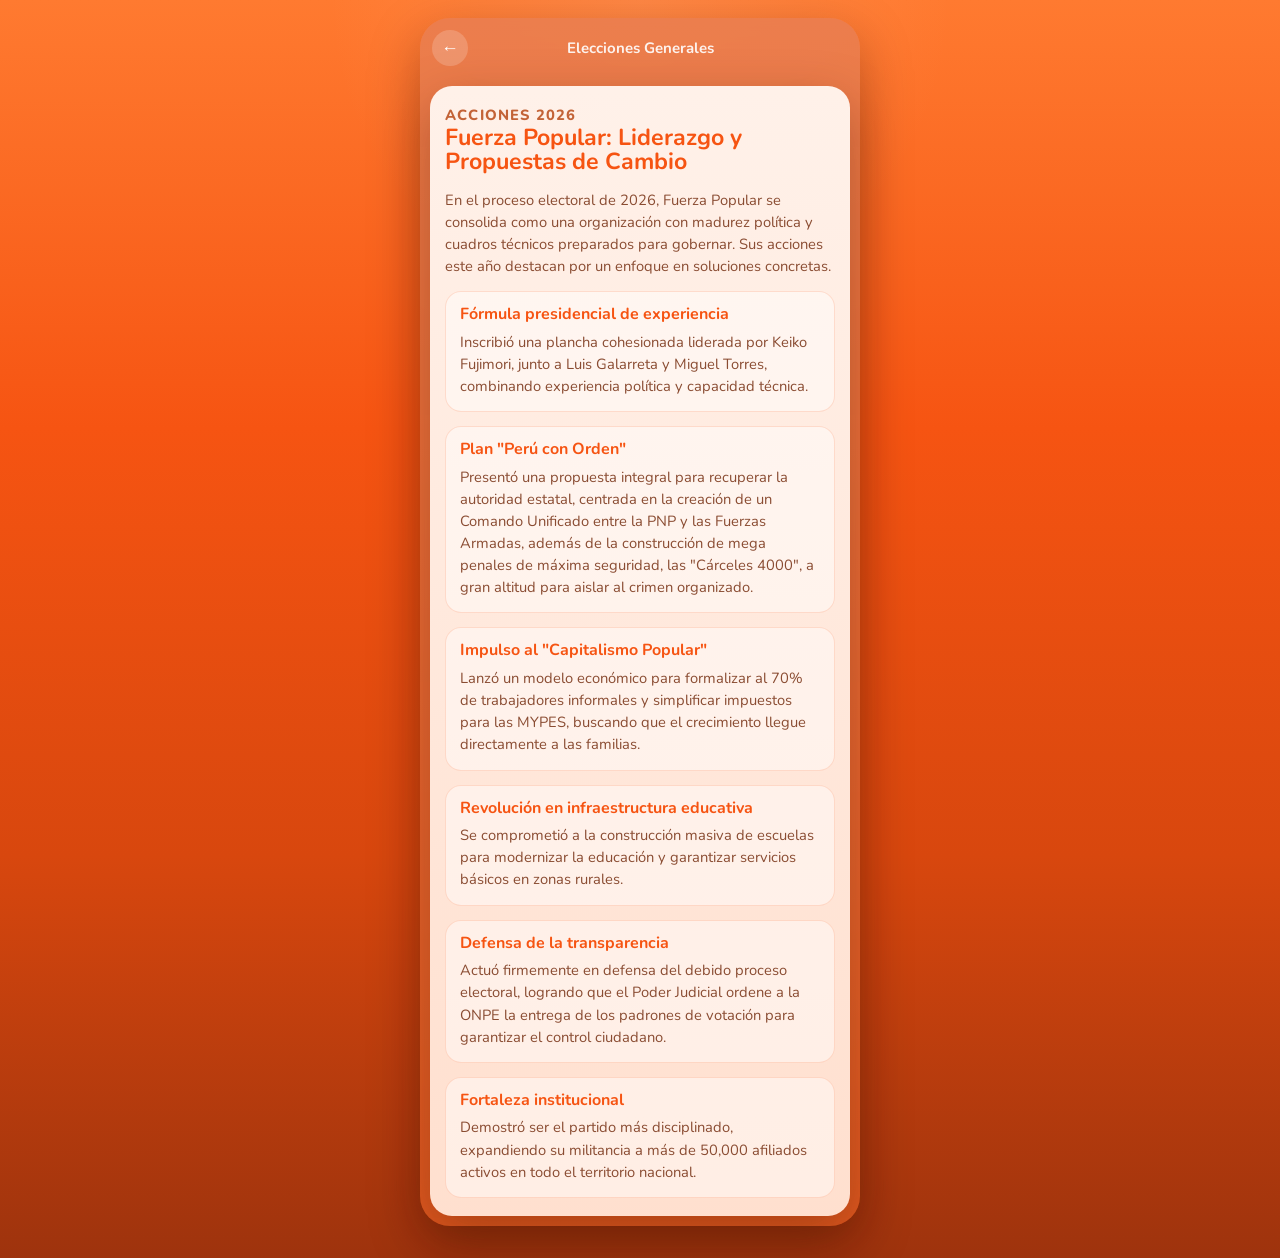
==== acciones.html @ e1e795bf "Initial_project_upload" ====
<!DOCTYPE html>
<html lang="es">
  <head>
    <meta charset="UTF-8" />
    <meta name="viewport" content="width=device-width, initial-scale=1.0" />
    <title>Fuerza Popular | Nuestras acciones</title>
    <link rel="preconnect" href="https://fonts.googleapis.com" />
    <link rel="preconnect" href="https://fonts.gstatic.com" crossorigin />
    <link
      href="https://fonts.googleapis.com/css2?family=Baloo+2:wght@600;700;800&family=Nunito:wght@400;600;700;800&display=swap"
      rel="stylesheet"
    />
    <link rel="stylesheet" href="styles.css" />
  </head>
  <body>
    <main class="app-shell">
      <section class="phone-frame page-detail-shell">
        <header class="topbar">
          <a class="icon-button icon-button--link" href="index.html" aria-label="Volver a la portada">&#8592;</a>
          <p class="topbar__title">Elecciones Generales</p>
          <div class="topbar__spacer"></div>
        </header>

        <section class="detail-panel detail-panel--page detail-panel--simulator-tone">
          <div class="detail-panel__header">
            <p class="detail-panel__eyebrow">Acciones 2026</p>
            <h1>Fuerza Popular: Liderazgo y Propuestas de Cambio</h1>
          </div>

          <p>
            En el proceso electoral de 2026, Fuerza Popular se consolida como una organización con
            madurez política y cuadros técnicos preparados para gobernar. Sus acciones este año
            destacan por un enfoque en soluciones concretas.
          </p>

          <div class="detail-block">
            <h2>Fórmula presidencial de experiencia</h2>
            <p>
              Inscribió una plancha cohesionada liderada por Keiko Fujimori, junto a Luis
              Galarreta y Miguel Torres, combinando experiencia política y capacidad técnica.
            </p>
          </div>

          <div class="detail-block">
            <h2>Plan "Perú con Orden"</h2>
            <p>
              Presentó una propuesta integral para recuperar la autoridad estatal, centrada en la
              creación de un Comando Unificado entre la PNP y las Fuerzas Armadas, además de la
              construcción de mega penales de máxima seguridad, las "Cárceles 4000", a gran
              altitud para aislar al crimen organizado.
            </p>
          </div>

          <div class="detail-block">
            <h2>Impulso al "Capitalismo Popular"</h2>
            <p>
              Lanzó un modelo económico para formalizar al 70% de trabajadores informales y
              simplificar impuestos para las MYPES, buscando que el crecimiento llegue directamente
              a las familias.
            </p>
          </div>

          <div class="detail-block">
            <h2>Revolución en infraestructura educativa</h2>
            <p>
              Se comprometió a la construcción masiva de escuelas para modernizar la educación y
              garantizar servicios básicos en zonas rurales.
            </p>
          </div>

          <div class="detail-block">
            <h2>Defensa de la transparencia</h2>
            <p>
              Actuó firmemente en defensa del debido proceso electoral, logrando que el Poder
              Judicial ordene a la ONPE la entrega de los padrones de votación para garantizar el
              control ciudadano.
            </p>
          </div>

          <div class="detail-block">
            <h2>Fortaleza institucional</h2>
            <p>
              Demostró ser el partido más disciplinado, expandiendo su militancia a más de 50,000
              afiliados activos en todo el territorio nacional.
            </p>
          </div>
        </section>
      </section>
    </main>
  </body>
</html>
---- styles.css ----
:root {
  --text: #ffffff;
  --text-muted: rgba(255, 255, 255, 0.9);
  --shadow: 0 18px 50px rgba(71, 20, 2, 0.34);
  --radius-xl: 22px;
  --radius-lg: 18px;
}

* {
  box-sizing: border-box;
}

body {
  margin: 0;
  min-height: 100vh;
  background:
    radial-gradient(circle at top, rgba(255, 190, 150, 0.2), transparent 22%),
    linear-gradient(180deg, #ff7a30 0%, #f65412 34%, #d8470e 68%, #9e330d 100%);
  color: var(--text);
  font-family: "Nunito", "Trebuchet MS", sans-serif;
}

.app-shell {
  display: flex;
  justify-content: center;
  padding: 18px 12px 32px;
}

.phone-frame {
  width: min(100%, 390px);
  padding: 10px;
  border-radius: 30px;
  background:
    linear-gradient(180deg, rgba(255, 255, 255, 0.24), rgba(255, 255, 255, 0.06)),
    rgba(228, 82, 18, 0.9);
  backdrop-filter: blur(18px);
  box-shadow: var(--shadow);
}

.topbar {
  display: grid;
  grid-template-columns: 40px 1fr 40px;
  align-items: center;
  padding: 2px 2px 12px;
}

.topbar__title {
  margin: 0;
  text-align: center;
  font-size: 0.94rem;
  font-weight: 700;
  color: var(--text-muted);
}

.icon-button {
  display: inline-flex;
  align-items: center;
  justify-content: center;
  width: 36px;
  height: 36px;
  border: 0;
  border-radius: 50%;
  color: var(--text);
  background: rgba(255, 255, 255, 0.18);
  font-size: 1.1rem;
}

.icon-button--link {
  text-decoration: none;
}

.topbar__spacer {
  width: 36px;
  height: 36px;
}

.hero {
  position: relative;
  overflow: hidden;
  padding: 16px 14px 18px;
  border-radius: var(--radius-xl);
  background:
    radial-gradient(circle at left top, rgba(255, 255, 255, 0.14), transparent 34%),
    linear-gradient(135deg, #ff8b45 0%, #f65412 45%, #d8430a 100%);
}

.hero__inner {
  display: grid;
  grid-template-columns: 84px 1px 1fr;
  gap: 14px;
  align-items: center;
}

.hero__logo-wrap {
  display: flex;
  justify-content: center;
}

.hero__logo {
  display: block;
  width: 72px;
  height: 72px;
  object-fit: contain;
  border-radius: 50%;
  background: rgba(255, 255, 255, 0.96);
}

.hero__divider {
  width: 1px;
  min-height: 88px;
  background: rgba(255, 255, 255, 0.42);
}

.hero__content {
  display: flex;
  align-items: center;
  justify-content: center;
}

.hero::after {
  content: "";
  position: absolute;
  inset: auto -34px -34px auto;
  width: 120px;
  height: 120px;
  border-radius: 50%;
  background: rgba(255, 255, 255, 0.08);
}

.hero__title {
  margin: 0;
  width: 100%;
  text-align: center;
  font-family: "Baloo 2", "Trebuchet MS", cursive;
  font-size: 1.7rem;
  line-height: 1.02;
  text-transform: uppercase;
  color: #ffffff;
}

.hero__title-line {
  display: block;
}

.card {
  margin-top: 10px;
  border-radius: var(--radius-lg);
  box-shadow: var(--shadow);
}

.event-card {
  padding: 14px;
  background: linear-gradient(135deg, #ff8a43 0%, #f65412 46%, #cf4109 100%);
}

.card__kicker {
  margin: 0;
  font-size: 1rem;
  font-weight: 800;
}

.card__meta {
  margin: 4px 0 0;
  color: var(--text-muted);
  font-size: 0.82rem;
}

.countdown {
  display: grid;
  grid-template-columns: repeat(4, 1fr);
  gap: 6px;
  margin-top: 12px;
}

.countdown__item {
  padding: 8px 4px;
  border: 1px solid rgba(255, 255, 255, 0.35);
  border-radius: 12px;
  text-align: center;
  background: rgba(255, 255, 255, 0.12);
}

.countdown__item strong {
  display: block;
  font-size: 1.05rem;
}

.countdown__item span {
  font-size: 0.66rem;
  color: var(--text-muted);
}

.grid {
  display: grid;
  grid-template-columns: repeat(2, 1fr);
  gap: 10px;
  margin-top: 10px;
}

.info-card,
.promo-card {
  overflow: hidden;
  min-height: 170px;
  background: linear-gradient(180deg, #ff8c47 0%, #f65412 58%, #d74209 100%);
}

.info-card__link {
  display: block;
  color: inherit;
  text-decoration: none;
}

.info-card--wide,
.promo-card {
  grid-column: 1 / -1;
}

.info-card__visual {
  height: 98px;
}

.info-card--wide .info-card__visual {
  height: 128px;
}

.visual {
  position: relative;
  overflow: hidden;
}

.visual::before,
.visual::after {
  content: "";
  position: absolute;
  inset: 0;
}

.visual--city {
  background:
    linear-gradient(180deg, rgba(255, 255, 255, 0.02), rgba(54, 14, 1, 0.08)),
    url("../BANNER.png") center center / contain no-repeat,
    linear-gradient(90deg, #ef6b00 0%, #ef6b00 76%, #ffffff 76%, #ffffff 100%);
}

.visual--city::before {
  inset: 0;
  background: linear-gradient(90deg, rgba(255, 255, 255, 0.03) 0%, rgba(255, 255, 255, 0.01) 42%, rgba(87, 24, 2, 0.04) 100%);
}

.visual--city::after {
  inset: auto 0 0;
  height: 22px;
  background: linear-gradient(180deg, transparent, rgba(123, 35, 4, 0.32));
}

.visual--vote {
  background:
    linear-gradient(180deg, rgba(255, 255, 255, 0.02), rgba(54, 14, 1, 0.04)),
    url("../Recurso 2.png") center center / contain no-repeat,
    #ffffff;
}

.visual--vote::before {
  inset: 0;
  background: linear-gradient(90deg, rgba(255, 255, 255, 0.02) 0%, rgba(255, 255, 255, 0.01) 42%, rgba(0, 0, 0, 0.03) 100%);
}

.visual--vote::after {
  inset: auto 0 0;
  height: 18px;
  background: linear-gradient(180deg, transparent, rgba(0, 0, 0, 0.08));
}

.visual--people {
  background:
    linear-gradient(180deg, rgba(255, 255, 255, 0.04), rgba(54, 14, 1, 0.16)),
    url("../foto-fin-k (1).jpg") center 32% / cover no-repeat,
    linear-gradient(135deg, #ef6b00 0%, #c94b00 100%);
}

.visual--people::before {
  inset: 0;
  background: linear-gradient(90deg, rgba(255, 255, 255, 0.03) 0%, rgba(255, 255, 255, 0.01) 42%, rgba(87, 24, 2, 0.12) 100%);
}

.info-card__content {
  padding: 10px 12px 14px;
}

.info-card__content h3,
.promo-card__title {
  margin: 0;
  font-size: 1.05rem;
  line-height: 1.05;
}

.info-card__content span,
.promo-card__text {
  display: inline-block;
  margin-top: 6px;
  color: #ffffff;
  font-weight: 700;
  text-decoration: none;
}

.info-card__content span::after {
  content: "  →";
}

.promo-card {
  padding: 14px;
  background: linear-gradient(135deg, #ff914d 0%, #f65412 42%, #d13f08 100%);
}

.promo-card__link {
  display: grid;
  grid-template-columns: 1fr;
  gap: 8px;
  align-items: start;
  color: inherit;
  text-decoration: none;
}

.promo-card__illustration {
  position: relative;
  height: 70px;
  border-radius: 16px;
  background:
    linear-gradient(180deg, rgba(255, 255, 255, 0.14), transparent 26%),
    linear-gradient(135deg, #ffd7ae 0%, #ff7f47 100%);
}

.promo-card__illustration::before {
  content: "";
  position: absolute;
  left: 10px;
  right: 10px;
  top: 18px;
  height: 32px;
  border-radius: 8px;
  background:
    linear-gradient(90deg, #fff 0 24px, transparent 24px 30px, #fff 30px 100%),
    linear-gradient(180deg, #5d2a17, #8f4b28);
}

.promo-card__illustration::after {
  content: "";
  position: absolute;
  top: 8px;
  right: 8px;
  width: 26px;
  height: 26px;
  border-radius: 50%;
  background: #8d2d0a;
}

.detail-panel {
  margin-top: 14px;
  padding: 18px 15px;
  border-radius: 22px;
  background: linear-gradient(180deg, rgba(255, 153, 92, 0.94), rgba(246, 84, 18, 0.98));
  box-shadow: var(--shadow);
  scroll-margin-top: 18px;
}

.detail-panel__header {
  margin-bottom: 14px;
}

.detail-panel__eyebrow {
  margin: 0 0 6px;
  color: #ffffff;
  font-size: 0.75rem;
  font-weight: 800;
  letter-spacing: 0.08em;
  text-transform: uppercase;
}

.detail-panel h1,
.detail-panel h2 {
  margin: 0;
  font-size: 1.45rem;
  line-height: 1.05;
}

.detail-panel p {
  margin: 0;
  color: #ffffff;
  font-size: 0.92rem;
  line-height: 1.5;
}

.detail-block {
  margin-top: 14px;
  padding: 14px;
  border: 1px solid rgba(255, 255, 255, 0.22);
  border-radius: 16px;
  background: rgba(255, 255, 255, 0.08);
}

.detail-block h2 {
  margin: 0 0 8px;
  color: #ffffff;
  font-size: 1rem;
}

.detail-block p + p {
  margin-top: 8px;
}

.detail-panel__closing {
  margin-top: 14px !important;
  padding-top: 14px;
  border-top: 1px solid rgba(255, 255, 255, 0.25);
}

.detail-panel--page {
  margin-top: 8px;
}

.detail-panel--simulator-tone {
  background:
    linear-gradient(180deg, rgba(255, 241, 233, 0.98), rgba(255, 223, 206, 0.98)),
    #fff5ef;
  color: #8a4c32;
}

.detail-panel--simulator-tone .detail-panel__eyebrow {
  color: #c36337;
}

.detail-panel--simulator-tone h1,
.detail-panel--simulator-tone h2,
.detail-panel--simulator-tone p {
  color: #8a4c32;
}

.detail-panel--simulator-tone h1 {
  color: #f65412;
}

.detail-panel--simulator-tone .detail-block {
  border: 1px solid rgba(246, 84, 18, 0.16);
  background: rgba(255, 255, 255, 0.46);
}

.detail-panel--simulator-tone .detail-block h2 {
  color: #f65412;
}

.detail-panel--simulator-tone .detail-panel__closing {
  border-top: 1px solid rgba(246, 84, 18, 0.18);
}

.grid .promo-card {
  grid-column: auto;
}

.image-viewer {
  margin: 0;
  padding: 12px;
  border-radius: 18px;
  background: rgba(255, 255, 255, 0.14);
}

.image-viewer img {
  display: block;
  width: 100%;
  height: auto;
  border-radius: 12px;
  background: #ffffff;
}

.simulator-screen {
  margin-top: 8px;
}

.simulator-card {
  position: relative;
  overflow: hidden;
  padding: 18px 16px 20px;
  border-radius: 24px;
  background:
    linear-gradient(180deg, rgba(255, 240, 232, 0.98), rgba(255, 222, 204, 0.98)),
    #ffffff;
  color: #8a4c32;
  box-shadow: var(--shadow);
}

.simulator-card::before {
  content: "";
  position: absolute;
  inset: 0;
  background:
    radial-gradient(circle at top right, rgba(246, 84, 18, 0.14), transparent 28%),
    linear-gradient(135deg, transparent 0 22%, rgba(246, 84, 18, 0.05) 22% 23%, transparent 23% 100%),
    linear-gradient(45deg, transparent 0 78%, rgba(246, 84, 18, 0.05) 78% 79%, transparent 79% 100%);
  pointer-events: none;
}

.simulator-card__brand {
  display: flex;
  flex-direction: column;
  align-items: center;
  gap: 10px;
}

.simulator-card__logo-frame {
  display: flex;
  align-items: center;
  justify-content: center;
  width: 148px;
  height: 148px;
  padding: 10px;
  border-radius: 50%;
  background: rgba(255, 255, 255, 0.92);
  box-shadow: inset 0 0 0 3px rgba(246, 84, 18, 0.12);
}

.simulator-card__logo-image {
  display: block;
  width: 100%;
  height: 100%;
  object-fit: contain;
}

.simulator-card__eyebrow {
  margin: 22px 0 12px;
  text-align: center;
  font-size: 0.68rem;
  letter-spacing: 0.28em;
  text-transform: uppercase;
  color: #c36337;
}

.simulator-card h1 {
  margin: 0;
  text-align: center;
  font-size: 2rem;
  line-height: 0.95;
  text-transform: uppercase;
  color: #f65412;
}

.simulator-card--step h1 {
  margin-top: 22px;
}

.simulator-card__date {
  margin-top: 18px;
  padding: 10px 12px;
  background: #f65412;
  color: #ffffff;
  font-weight: 800;
  text-align: center;
  text-transform: uppercase;
  border-radius: 12px;
}

.simulator-card__text {
  margin: 18px 0 0;
  padding-left: 12px;
  border-left: 4px solid #f65412;
  color: #8b553d;
  line-height: 1.35;
}

.simulator-card__description {
  margin: 18px 0 0;
  text-align: center;
  color: #8b553d;
  line-height: 1.45;
}

.simulator-card__description--compact {
  margin-top: 12px;
  text-transform: uppercase;
}

.simulator-card__button {
  display: block;
  width: fit-content;
  margin: 22px auto 0;
  padding: 12px 24px;
  border-radius: 999px;
  background: linear-gradient(135deg, #ff8c47 0%, #f65412 100%);
  color: #ffffff;
  font-weight: 800;
  text-decoration: none;
  text-transform: uppercase;
  letter-spacing: 0.05em;
  box-shadow: 0 12px 24px rgba(214, 69, 10, 0.28);
}

.mark-example {
  display: flex;
  flex-direction: column;
  align-items: center;
}

.mark-example__sheet {
  display: grid;
  grid-template-columns: repeat(2, 1fr);
  gap: 12px;
  padding: 18px;
  border: 3px solid rgba(117, 82, 62, 0.55);
  background: rgba(255, 255, 255, 0.78);
}

.mark-example__box {
  display: flex;
  flex-direction: column;
  align-items: center;
  gap: 8px;
}

.mark-example__box small {
  color: #7e604e;
  font-size: 0.72rem;
  text-transform: uppercase;
}

.mark-example__cross {
  position: relative;
  width: 52px;
  height: 52px;
  border: 3px solid #9e765e;
  background: #fffaf7;
}

.mark-example__cross::before,
.mark-example__cross::after {
  content: "";
  position: absolute;
  top: 23px;
  left: 7px;
  width: 34px;
  height: 4px;
  border-radius: 999px;
  background: #f65412;
}

.mark-example__cross::before {
  transform: rotate(45deg);
}

.mark-example__cross::after {
  transform: rotate(-45deg);
}

.mark-example__check {
  position: relative;
  width: 28px;
  height: 28px;
  margin-top: -10px;
  border-radius: 50%;
  background: #f65412;
  box-shadow: 0 8px 18px rgba(214, 69, 10, 0.24);
}

.mark-example__check::before {
  content: "";
  position: absolute;
  left: 8px;
  top: 7px;
  width: 11px;
  height: 6px;
  border-left: 3px solid #ffffff;
  border-bottom: 3px solid #ffffff;
  transform: rotate(-45deg);
}

.simulator-progress {
  display: flex;
  justify-content: center;
  gap: 10px;
  margin-top: 22px;
}

.simulator-progress__dot {
  width: 12px;
  height: 12px;
  border-radius: 999px;
  background: rgba(246, 84, 18, 0.2);
}

.simulator-progress__dot--active {
  background: #f65412;
}

.vote-number {
  display: flex;
  justify-content: center;
}

.vote-number__sheet {
  padding: 18px;
  border: 3px solid rgba(117, 82, 62, 0.55);
  background: rgba(255, 255, 255, 0.78);
}

.vote-number__box {
  display: flex;
  align-items: center;
  justify-content: center;
  width: 72px;
  height: 72px;
  border: 3px solid #9e765e;
  background: #fffaf7;
  color: #f65412;
  font-size: 2rem;
  font-weight: 800;
  letter-spacing: 0.04em;
}

.vote-well {
  display: flex;
  justify-content: center;
}

.vote-well__sheet {
  padding: 18px 16px 12px;
  border: 3px solid rgba(117, 82, 62, 0.55);
  background: rgba(255, 255, 255, 0.78);
}

.vote-well__columns {
  display: flex;
  gap: 6px;
}

.vote-well__columns span {
  display: block;
  width: 18px;
  height: 56px;
  border: 3px solid #9e765e;
  background: #fffaf7;
}

.vote-well__columns span:nth-child(1) {
  border-bottom-color: #f65412;
}

.vote-well__columns span:nth-child(2) {
  border-bottom-color: #ff8f1f;
}

.vote-well__columns span:nth-child(3) {
  border-bottom-color: #f3c23c;
}

.vote-well__columns span:nth-child(4) {
  border-bottom-color: #f08b58;
}

.vote-well__columns span:nth-child(5) {
  border-bottom-color: #d8571a;
}

.vote-well__curve {
  width: 100%;
  height: 14px;
  margin-top: 6px;
  border-bottom: 4px solid #f3c23c;
  border-radius: 0 0 999px 999px;
}

.blank-vote {
  display: flex;
  justify-content: center;
}

.blank-vote__sheet {
  padding: 18px;
  border: 3px solid rgba(117, 82, 62, 0.55);
  background: rgba(255, 255, 255, 0.78);
}

.blank-vote__paper {
  display: flex;
  flex-direction: column;
  align-items: center;
  gap: 12px;
  width: 64px;
  padding: 10px 10px 12px;
  border: 3px solid #9e765e;
  background: #fffaf7;
}

.blank-vote__line {
  width: 28px;
  height: 4px;
  border-radius: 999px;
  background: #d8c9c0;
}

.blank-vote__dashed {
  width: 32px;
  height: 42px;
  border: 3px dashed #f3c23c;
  background: rgba(243, 194, 60, 0.06);
}

.gesture-card {
  padding: 18px 16px;
  border: 2px solid rgba(246, 84, 18, 0.18);
  border-radius: 18px;
  background: rgba(255, 255, 255, 0.45);
}

.gesture-card__icon {
  display: flex;
  align-items: center;
  justify-content: center;
  width: 68px;
  height: 68px;
  margin: 0 auto 16px;
  border-radius: 50%;
  background: linear-gradient(135deg, #ff8f4d 0%, #f65412 100%);
  color: #ffffff;
  font-size: 2rem;
  font-weight: 800;
}

.simulator-toolbar {
  display: flex;
  flex-wrap: wrap;
  gap: 8px;
  margin-bottom: 12px;
}

.simulator-tool {
  border: 0;
  border-radius: 999px;
  padding: 9px 14px;
  background: rgba(255, 255, 255, 0.44);
  color: #8a4c32;
  font: inherit;
  font-weight: 800;
}

.simulator-tool--active {
  background: #f65412;
  color: #ffffff;
}

.ballot-simulator {
  border-radius: 20px;
  overflow: hidden;
  background: rgba(255, 255, 255, 0.42);
  border: 1px solid rgba(246, 84, 18, 0.16);
}

.ballot-viewport {
  position: relative;
  height: 500px;
  overflow: hidden;
  touch-action: none;
  cursor: grab;
}

.ballot-viewport--drawing {
  cursor: crosshair;
}

.ballot-stage {
  position: absolute;
  top: 0;
  left: 0;
  transform-origin: top left;
  will-change: transform;
}

.ballot-stage img,
.ballot-stage canvas {
  position: absolute;
  inset: 0;
  display: block;
  width: 100%;
  height: 100%;
}

.ballot-stage img {
  user-select: none;
  -webkit-user-drag: none;
}

.ballot-stage canvas {
  z-index: 2;
  pointer-events: auto;
  touch-action: none;
}

.simulator-hint {
  margin-top: 12px !important;
  color: #8a4c32 !important;
}

.simulator-hint--top {
  margin: 0 0 12px !important;
}

@media (min-width: 760px) {
  .phone-frame {
    width: min(100%, 440px);
  }

  .hero__title {
    font-size: 2.35rem;
  }
}

.hero__title-line--subtle {
  margin-top: 10px;
  font-size: 0.82rem;
  line-height: 1.25;
}

.simulator-card__button--wide {
  width: 100%;
  text-align: center;
}
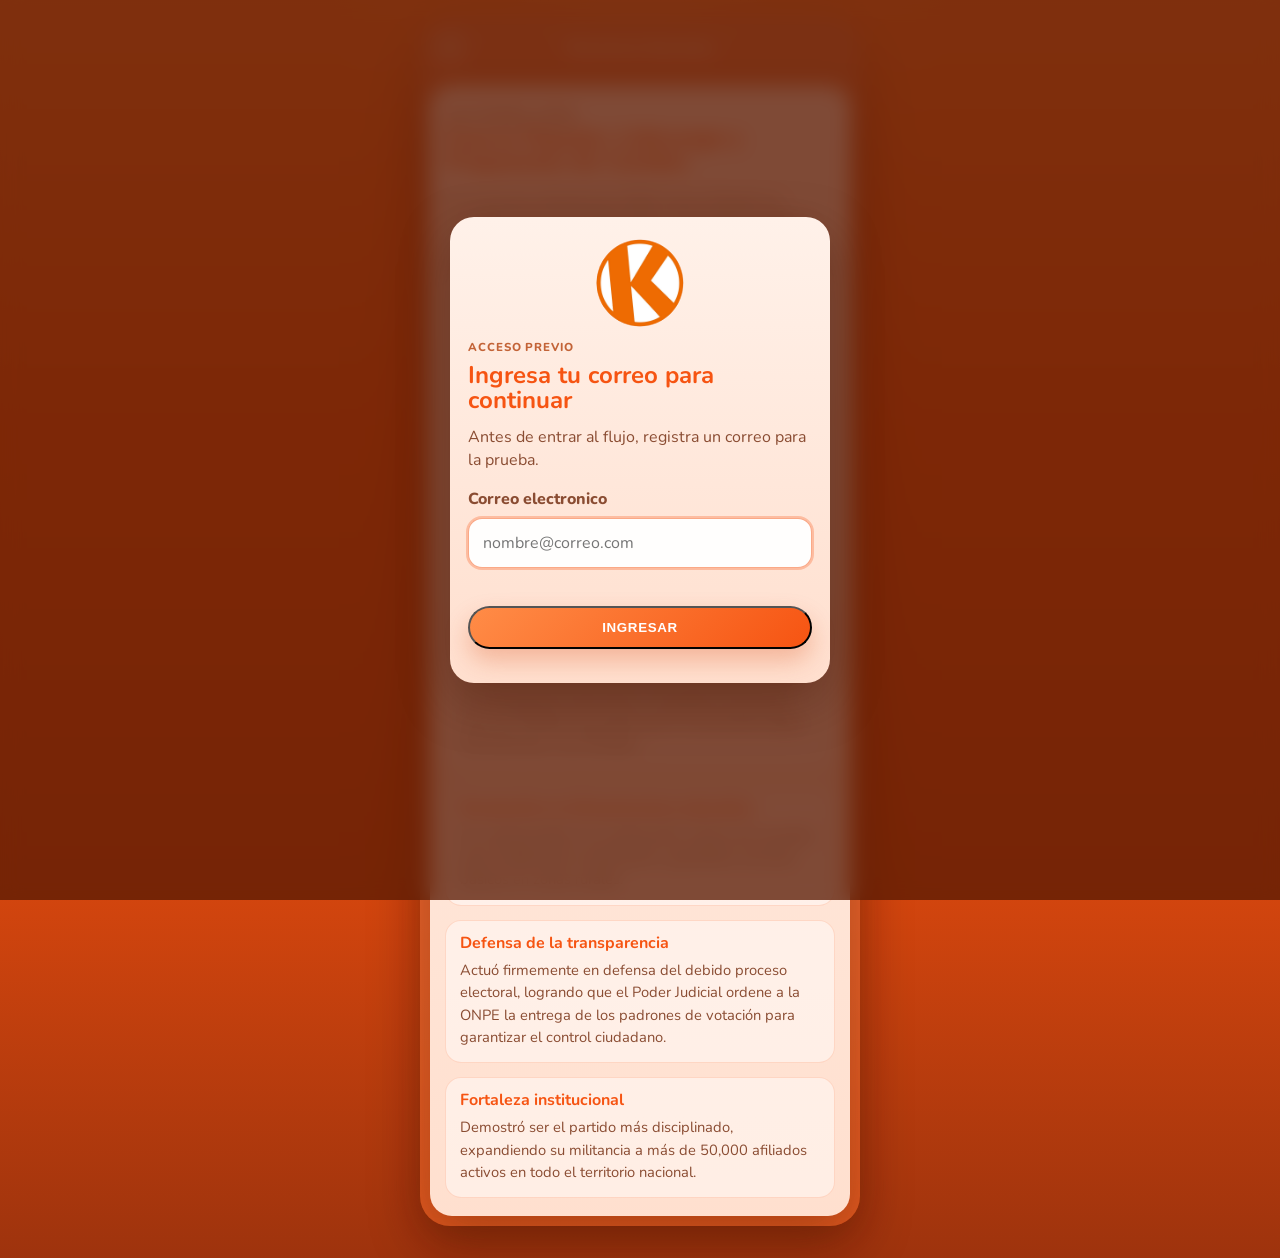
==== commit c7b236d6: "K3-access-google-sheets" ====
--- a/acciones.html
+++ b/acciones.html
@@ -14,7 +14,7 @@
   </head>
   <body>
     <main class="app-shell">
-      <section class="phone-frame page-detail-shell">
+      <section class="phone-frame">
         <header class="topbar">
           <a class="icon-button icon-button--link" href="index.html" aria-label="Volver a la portada">&#8592;</a>
           <p class="topbar__title">Elecciones Generales</p>
@@ -87,5 +87,6 @@
         </section>
       </section>
     </main>
+    <script src="access.js"></script>
   </body>
 </html>
--- a/styles.css
+++ b/styles.css
@@ -153,6 +153,7 @@
   background: linear-gradient(135deg, #ff8a43 0%, #f65412 46%, #cf4109 100%);
 }
 
+
 .card__kicker {
   margin: 0;
   font-size: 1rem;
@@ -201,6 +202,7 @@
 .promo-card {
   overflow: hidden;
   min-height: 170px;
+  border-radius: var(--radius-lg);
   background: linear-gradient(180deg, #ff8c47 0%, #f65412 58%, #d74209 100%);
 }
 
@@ -238,7 +240,7 @@
 .visual--city {
   background:
     linear-gradient(180deg, rgba(255, 255, 255, 0.02), rgba(54, 14, 1, 0.08)),
-    url("../BANNER.png") center center / contain no-repeat,
+    url("https://raw.githubusercontent.com/TyroneSPR/fuerza-popular-web/main/assets/banner.png") center center / contain no-repeat,
     linear-gradient(90deg, #ef6b00 0%, #ef6b00 76%, #ffffff 76%, #ffffff 100%);
 }
 
@@ -256,7 +258,7 @@
 .visual--vote {
   background:
     linear-gradient(180deg, rgba(255, 255, 255, 0.02), rgba(54, 14, 1, 0.04)),
-    url("../Recurso 2.png") center center / contain no-repeat,
+    url("https://raw.githubusercontent.com/TyroneSPR/fuerza-popular-web/main/assets/cedula-original.jpg") center center / contain no-repeat,
     #ffffff;
 }
 
@@ -274,7 +276,7 @@
 .visual--people {
   background:
     linear-gradient(180deg, rgba(255, 255, 255, 0.04), rgba(54, 14, 1, 0.16)),
-    url("../foto-fin-k (1).jpg") center 32% / cover no-repeat,
+    url("https://raw.githubusercontent.com/TyroneSPR/fuerza-popular-web/main/assets/acciones-nueva.jpg") center 42% / cover no-repeat,
     linear-gradient(135deg, #ef6b00 0%, #c94b00 100%);
 }
 
@@ -592,6 +594,115 @@
   box-shadow: 0 12px 24px rgba(214, 69, 10, 0.28);
 }
 
+.access-gate {
+  position: fixed;
+  inset: 0;
+  z-index: 999;
+  display: flex;
+  align-items: center;
+  justify-content: center;
+  padding: 20px;
+  background: rgba(91, 28, 4, 0.78);
+  backdrop-filter: blur(10px);
+}
+
+.access-gate[hidden] {
+  display: none;
+}
+
+.access-gate__panel {
+  width: min(100%, 380px);
+  padding: 22px 18px;
+  border-radius: 24px;
+  background:
+    linear-gradient(180deg, rgba(255, 241, 233, 0.98), rgba(255, 223, 206, 0.98)),
+    #fff5ef;
+  color: #8a4c32;
+  box-shadow: var(--shadow);
+}
+
+.access-gate__brand {
+  display: flex;
+  justify-content: center;
+  margin-bottom: 12px;
+}
+
+.access-gate__logo {
+  width: 88px;
+  height: 88px;
+  object-fit: contain;
+  border-radius: 50%;
+  background: rgba(255, 255, 255, 0.96);
+  box-shadow: inset 0 0 0 3px rgba(246, 84, 18, 0.1);
+}
+
+.access-gate__eyebrow {
+  margin: 0 0 8px;
+  color: #c36337;
+  font-size: 0.72rem;
+  font-weight: 800;
+  letter-spacing: 0.08em;
+  text-transform: uppercase;
+}
+
+.access-gate__title {
+  margin: 0;
+  font-size: 1.5rem;
+  line-height: 1.05;
+  color: #f65412;
+}
+
+.access-gate__text {
+  margin: 12px 0 0;
+  color: #8a4c32;
+  line-height: 1.45;
+}
+
+.access-gate__form {
+  margin-top: 16px;
+}
+
+.access-gate__label {
+  display: block;
+  margin-bottom: 8px;
+  font-weight: 800;
+}
+
+.access-gate__input {
+  width: 100%;
+  padding: 13px 14px;
+  border: 1px solid rgba(246, 84, 18, 0.26);
+  border-radius: 14px;
+  background: rgba(255, 255, 255, 0.94);
+  color: #8a4c32;
+  font: inherit;
+}
+
+.access-gate__input:focus {
+  outline: 2px solid rgba(246, 84, 18, 0.28);
+  border-color: rgba(246, 84, 18, 0.5);
+}
+
+.access-gate__error {
+  min-height: 20px;
+  margin: 10px 0 0;
+  color: #cf4109;
+  font-size: 0.85rem;
+  font-weight: 700;
+}
+
+.access-gate__button {
+  width: 100%;
+  margin-top: 8px;
+}
+
+.access-gate__success {
+  margin: 12px 0 0;
+  color: #1f8f57;
+  font-size: 0.85rem;
+  font-weight: 700;
+}
+
 .mark-example {
   display: flex;
   flex-direction: column;
@@ -808,18 +919,34 @@
   background: rgba(255, 255, 255, 0.45);
 }
 
-.gesture-card__icon {
-  display: flex;
-  align-items: center;
-  justify-content: center;
-  width: 68px;
-  height: 68px;
-  margin: 0 auto 16px;
-  border-radius: 50%;
-  background: linear-gradient(135deg, #ff8f4d 0%, #f65412 100%);
+.gesture-card--controls {
+  text-align: center;
+}
+
+.control-guide {
+  display: flex;
+  flex-wrap: wrap;
+  justify-content: center;
+  gap: 8px;
+  margin-top: 16px;
+  margin-bottom: 16px;
+}
+
+.control-guide__item {
+  display: inline-flex;
+  align-items: center;
+  justify-content: center;
+  min-width: 52px;
+  padding: 9px 14px;
+  border-radius: 999px;
+  background: rgba(255, 255, 255, 0.72);
+  color: #8a4c32;
+  font-weight: 800;
+}
+
+.control-guide__item--active {
+  background: #f65412;
   color: #ffffff;
-  font-size: 2rem;
-  font-weight: 800;
 }
 
 .simulator-toolbar {
@@ -853,7 +980,7 @@
 
 .ballot-viewport {
   position: relative;
-  height: 500px;
+  min-height: 260px;
   overflow: hidden;
   touch-action: none;
   cursor: grab;
@@ -883,6 +1010,7 @@
 .ballot-stage img {
   user-select: none;
   -webkit-user-drag: none;
+  border-radius: 0;
 }
 
 .ballot-stage canvas {
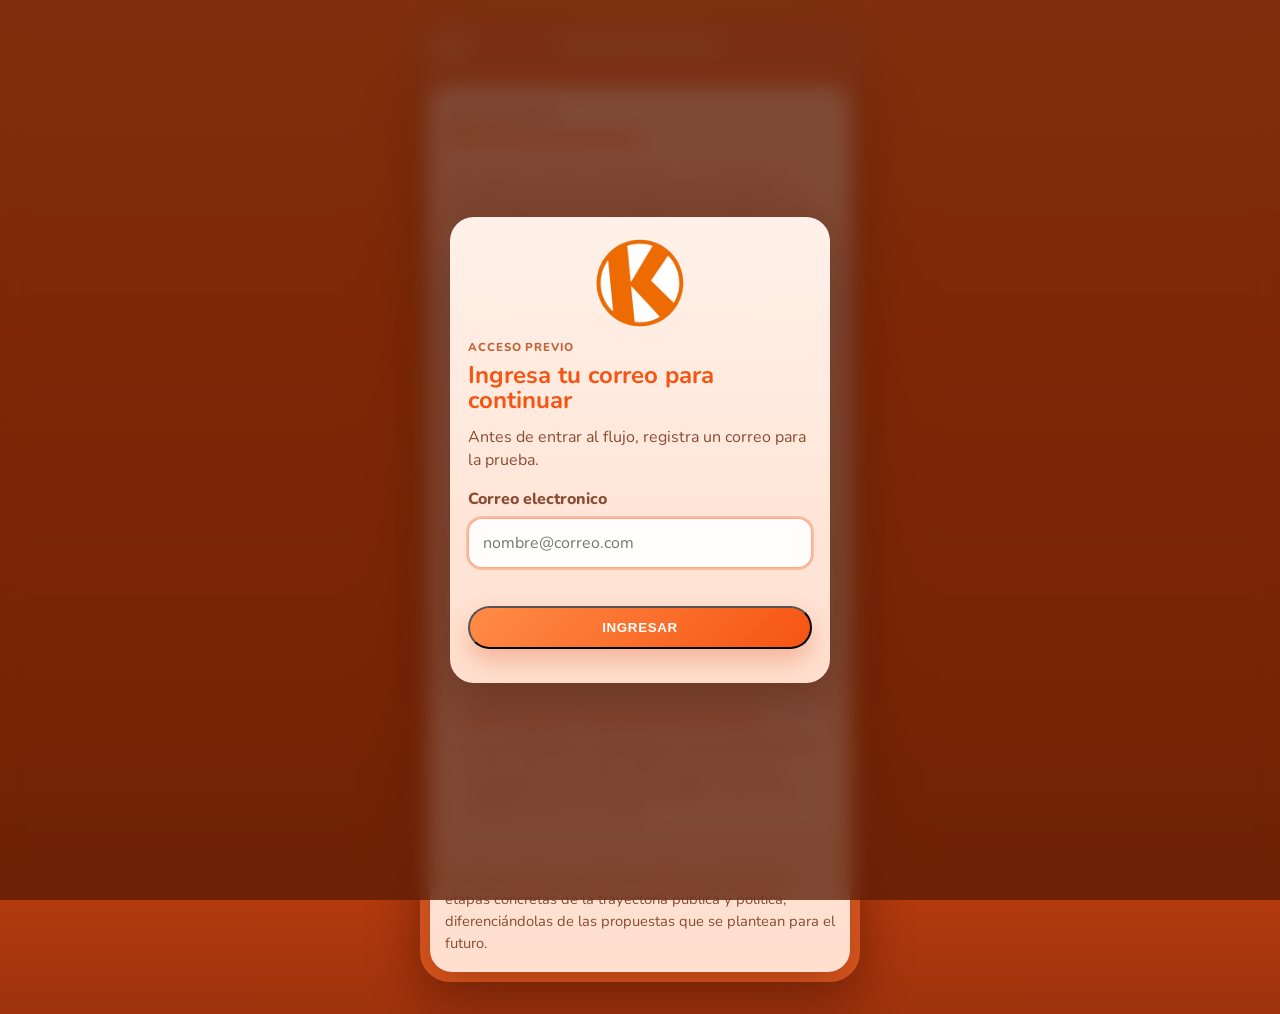
==== commit 6e2f62b3: "separate_actions_and_proposals_content" ====
--- a/acciones.html
+++ b/acciones.html
@@ -23,67 +23,53 @@
 
         <section class="detail-panel detail-panel--page detail-panel--simulator-tone">
           <div class="detail-panel__header">
-            <p class="detail-panel__eyebrow">Acciones 2026</p>
-            <h1>Fuerza Popular: Liderazgo y Propuestas de Cambio</h1>
+            <p class="detail-panel__eyebrow">Trayectoria</p>
+            <h1>Nuestras acciones</h1>
           </div>
 
           <p>
-            En el proceso electoral de 2026, Fuerza Popular se consolida como una organización con
-            madurez política y cuadros técnicos preparados para gobernar. Sus acciones este año
-            destacan por un enfoque en soluciones concretas.
+            Este espacio resume la trayectoria y las acciones ya realizadas, destacando la
+            experiencia acumulada en el servicio público y el trabajo político desarrollado en
+            Loreto.
           </p>
 
           <div class="detail-block">
-            <h2>Fórmula presidencial de experiencia</h2>
+            <h2>Más de 14 años de servicio público</h2>
             <p>
-              Inscribió una plancha cohesionada liderada por Keiko Fujimori, junto a Luis
-              Galarreta y Miguel Torres, combinando experiencia política y capacidad técnica.
+              Más de 14 años de servicio público respaldan una experiencia construida desde el
+              trabajo directo con la población y el conocimiento de las necesidades de Loreto.
             </p>
           </div>
 
           <div class="detail-block">
-            <h2>Plan "Perú con Orden"</h2>
+            <h2>Gestión como alcalde distrital de Belén</h2>
             <p>
-              Presentó una propuesta integral para recuperar la autoridad estatal, centrada en la
-              creación de un Comando Unificado entre la PNP y las Fuerzas Armadas, además de la
-              construcción de mega penales de máxima seguridad, las "Cárceles 4000", a gran
-              altitud para aislar al crimen organizado.
+              Se presenta la experiencia como alcalde de la Municipalidad Distrital de Belén como
+              una acción concreta de gestión pública y cercanía con la realidad local.
             </p>
           </div>
 
           <div class="detail-block">
-            <h2>Impulso al "Capitalismo Popular"</h2>
+            <h2>Participación política en Fuerza Popular</h2>
             <p>
-              Lanzó un modelo económico para formalizar al 70% de trabajadores informales y
-              simplificar impuestos para las MYPES, buscando que el crecimiento llegue directamente
-              a las familias.
+              La afiliación a Fuerza Popular en 2024 forma parte del trabajo político asumido para
+              fortalecer una propuesta de representación dentro del partido.
             </p>
           </div>
 
           <div class="detail-block">
-            <h2>Revolución en infraestructura educativa</h2>
+            <h2>Camino hacia la representación nacional</h2>
             <p>
-              Se comprometió a la construcción masiva de escuelas para modernizar la educación y
-              garantizar servicios básicos en zonas rurales.
+              La precandidatura a diputado por Fuerza Popular para las Elecciones Generales 2026 se
+              presenta como continuidad de una trayectoria política y de servicio orientada a dar
+              voz a Loreto.
             </p>
           </div>
 
-          <div class="detail-block">
-            <h2>Defensa de la transparencia</h2>
-            <p>
-              Actuó firmemente en defensa del debido proceso electoral, logrando que el Poder
-              Judicial ordene a la ONPE la entrega de los padrones de votación para garantizar el
-              control ciudadano.
-            </p>
-          </div>
-
-          <div class="detail-block">
-            <h2>Fortaleza institucional</h2>
-            <p>
-              Demostró ser el partido más disciplinado, expandiendo su militancia a más de 50,000
-              afiliados activos en todo el territorio nacional.
-            </p>
-          </div>
+          <p class="detail-panel__closing">
+            En esta sección se muestran acciones ya realizadas y etapas concretas de la trayectoria
+            pública y política, diferenciándolas de las propuestas que se plantean para el futuro.
+          </p>
         </section>
       </section>
     </main>
--- a/styles.css
+++ b/styles.css
@@ -692,8 +692,34 @@
 }
 
 .access-gate__button {
+  display: inline-flex;
+  align-items: center;
+  justify-content: center;
+  gap: 10px;
   width: 100%;
   margin-top: 8px;
+}
+
+.access-gate__button:disabled {
+  opacity: 0.9;
+}
+
+.access-gate__button--loading {
+  cursor: wait;
+}
+
+.access-gate__spinner {
+  display: none;
+  width: 16px;
+  height: 16px;
+  border: 2px solid rgba(255, 255, 255, 0.35);
+  border-top-color: #ffffff;
+  border-radius: 50%;
+  animation: access-spin 0.75s linear infinite;
+}
+
+.access-gate__button--loading .access-gate__spinner {
+  display: inline-block;
 }
 
 .access-gate__success {
@@ -701,6 +727,12 @@
   color: #1f8f57;
   font-size: 0.85rem;
   font-weight: 700;
+}
+
+@keyframes access-spin {
+  to {
+    transform: rotate(360deg);
+  }
 }
 
 .mark-example {
